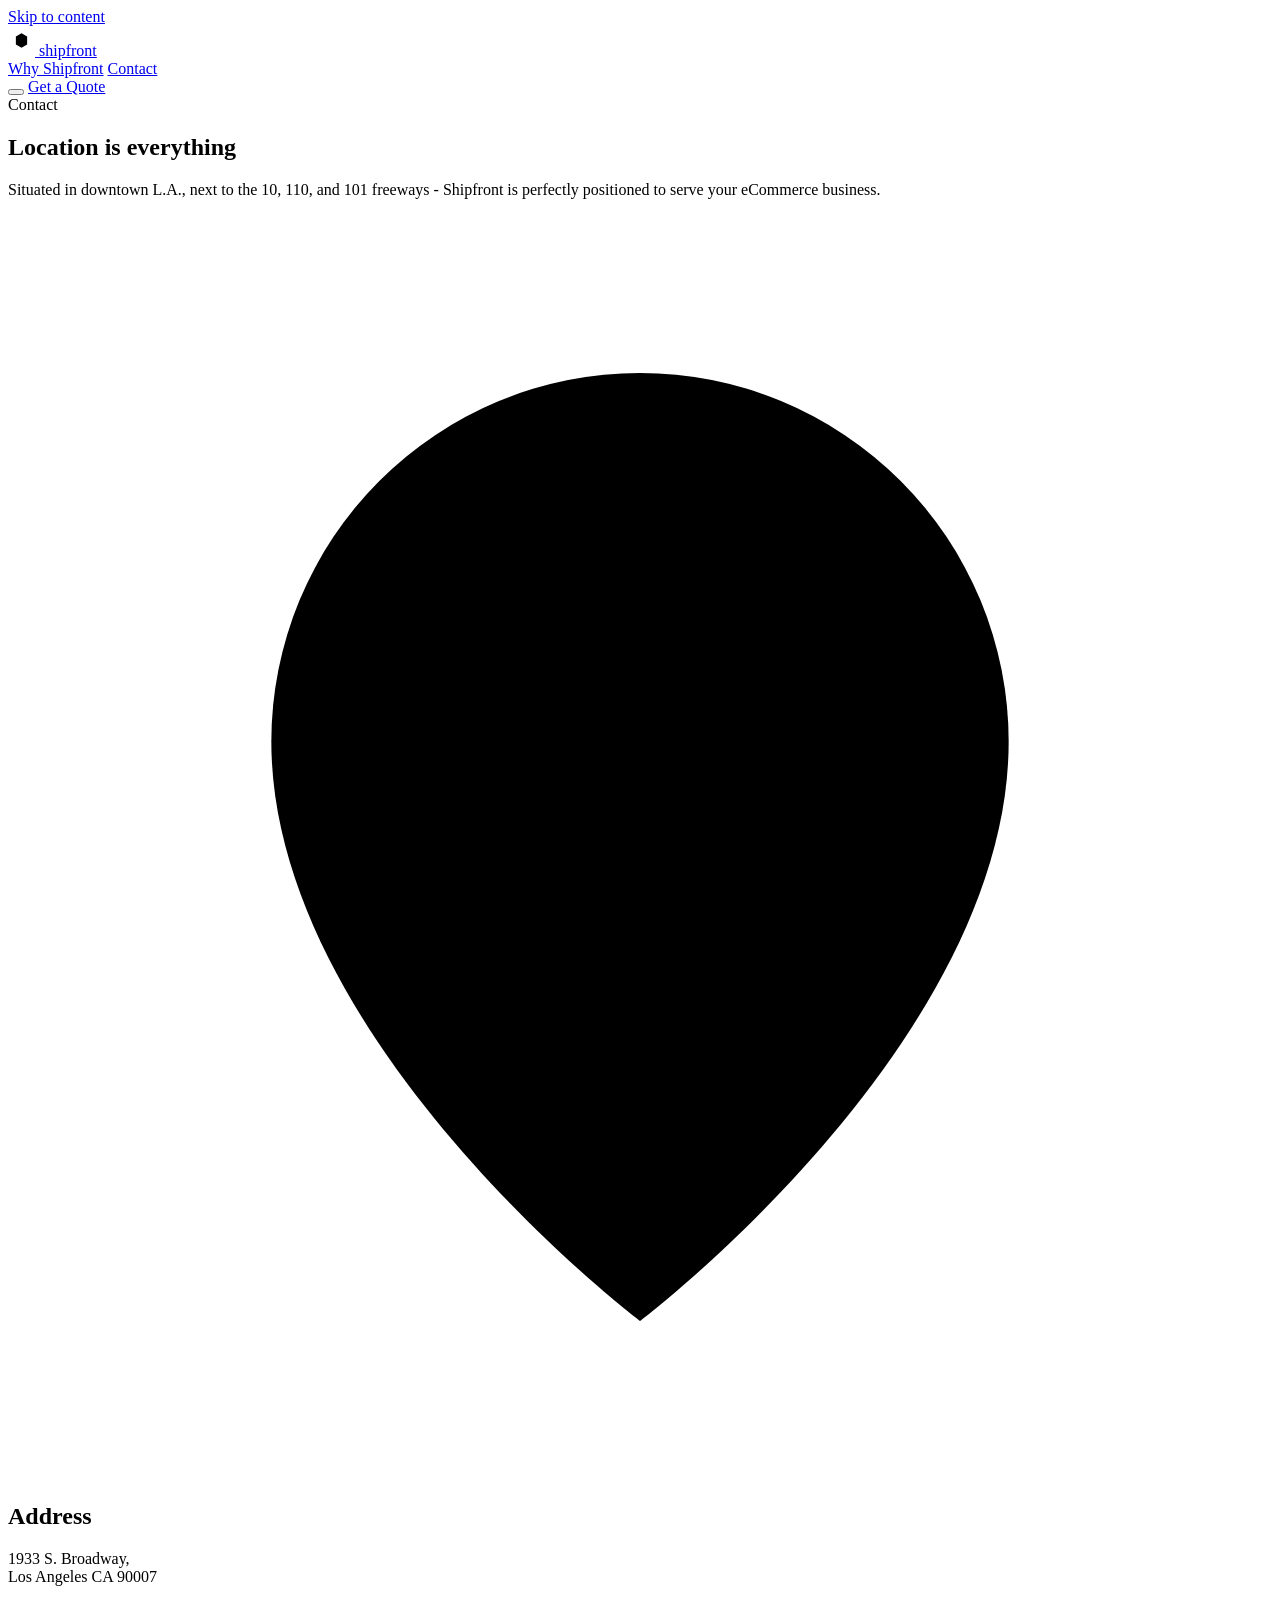
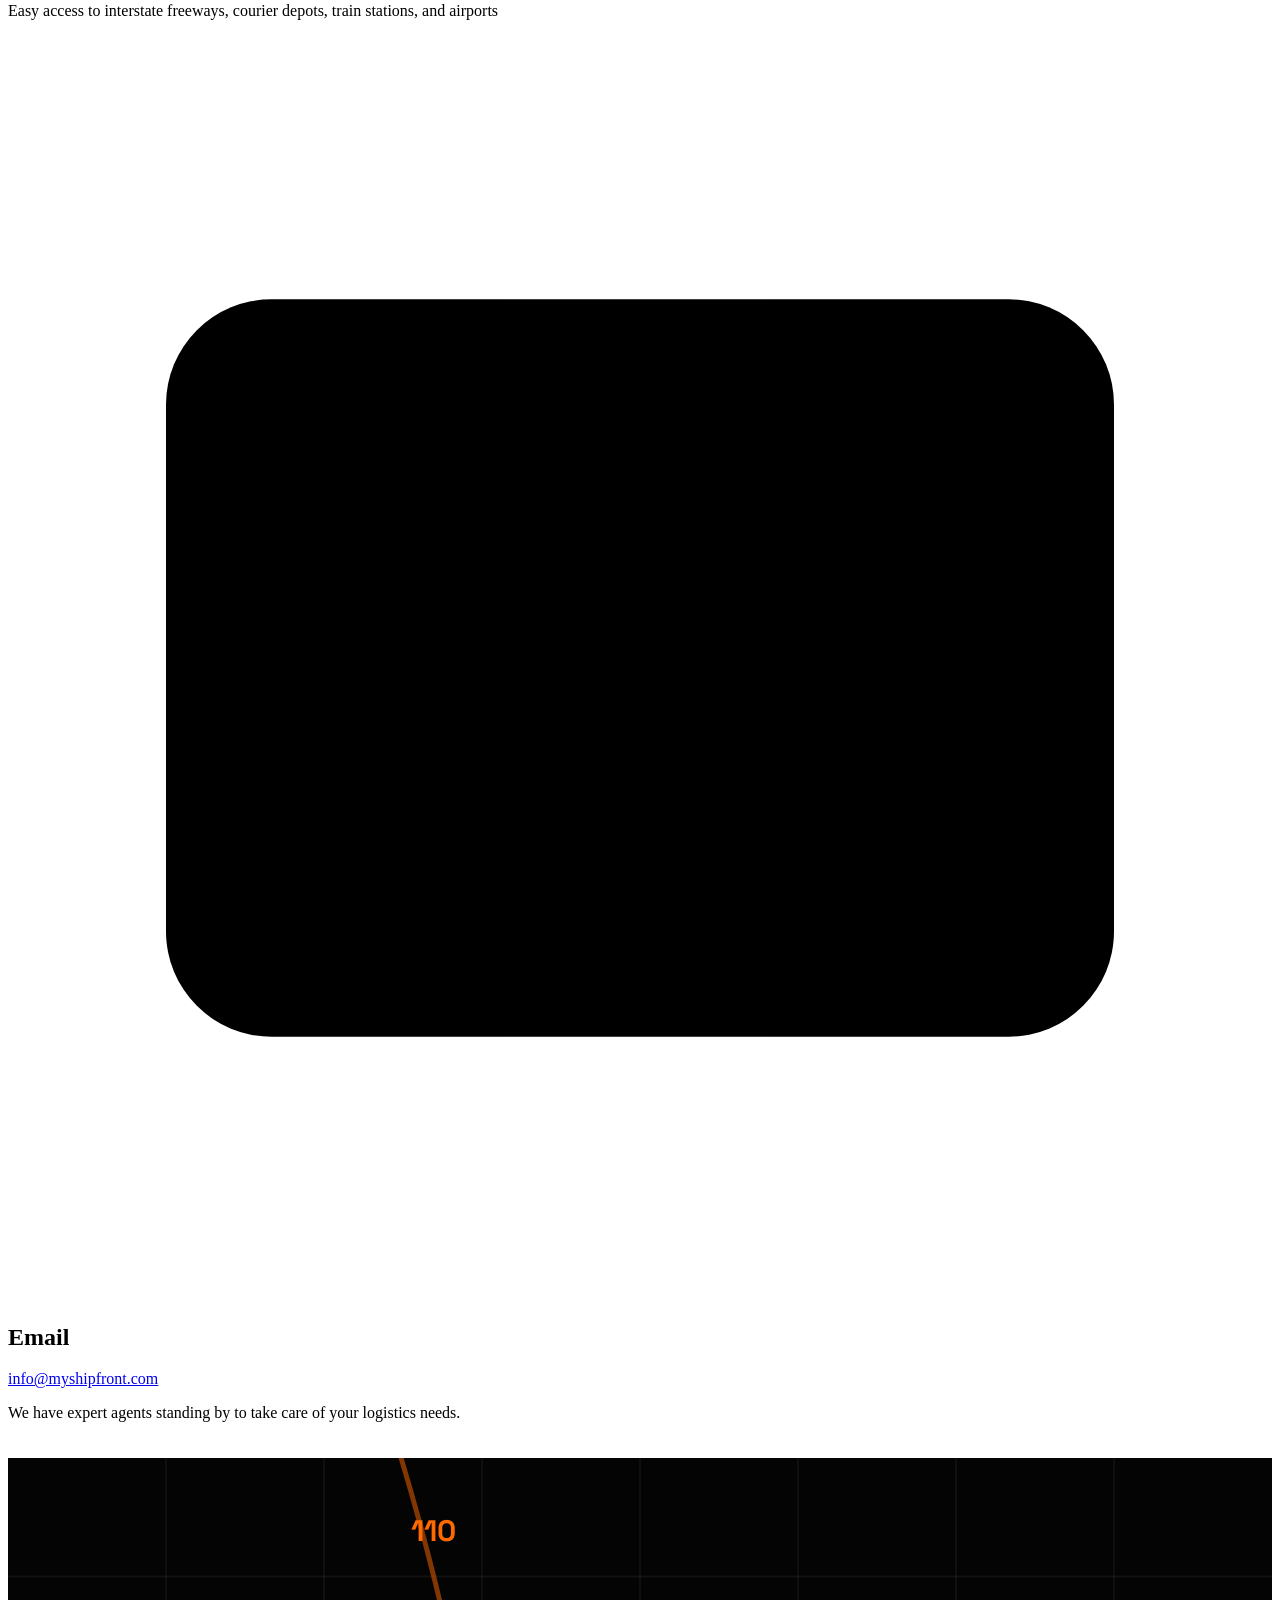
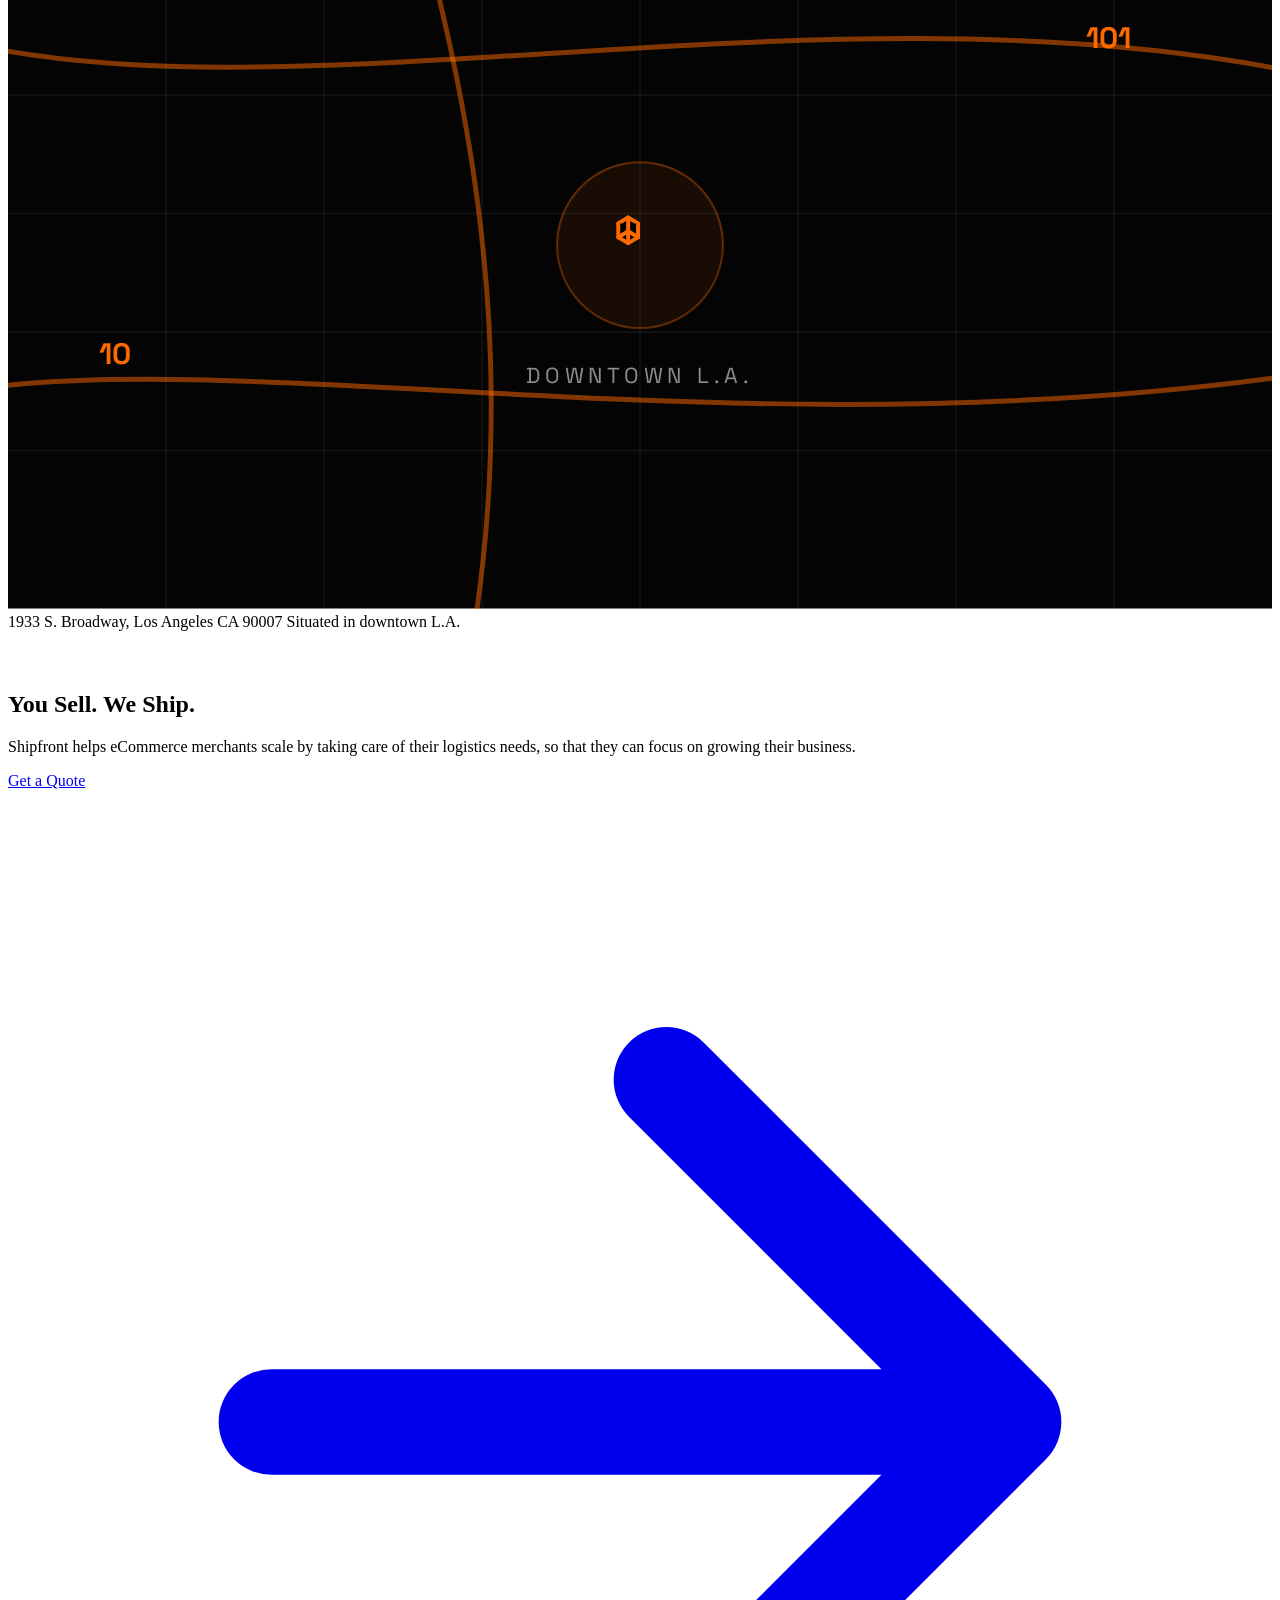
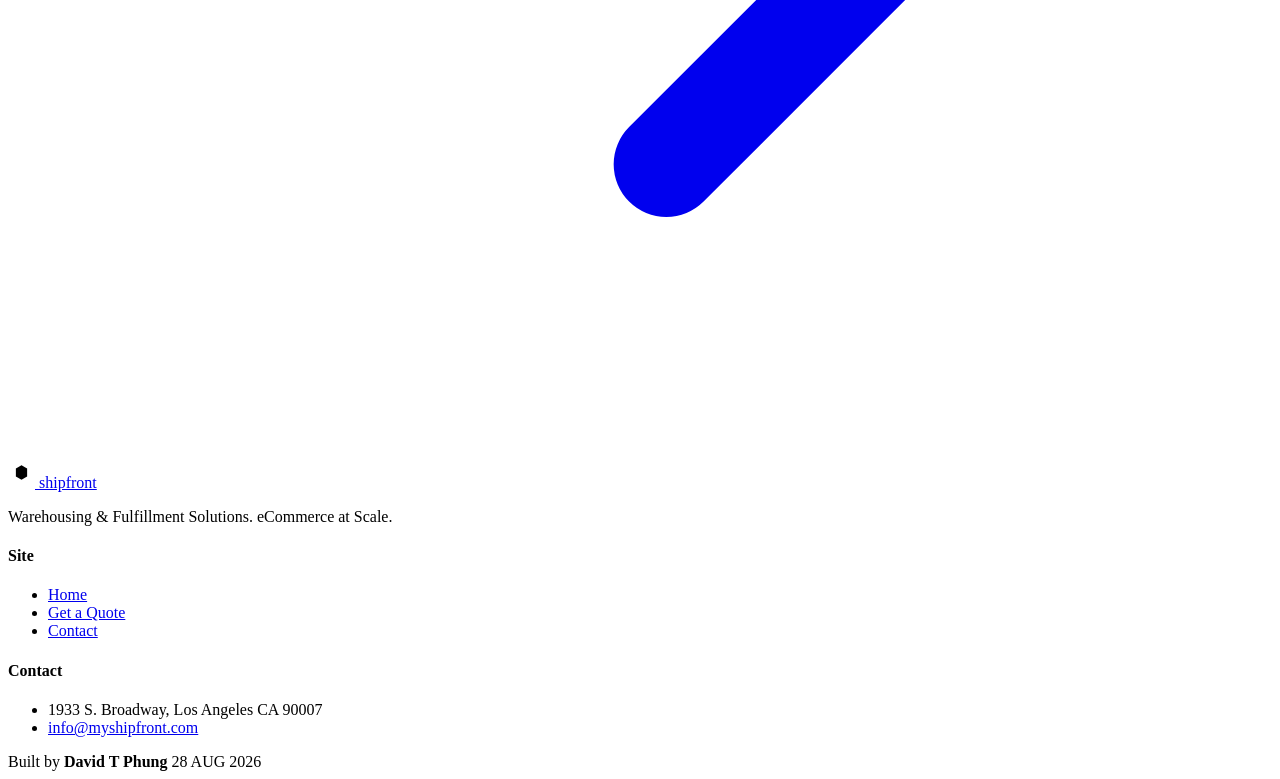
==== contact.html @ 6dd8f1f0 "Add Get a Quote and Contact pages" ====
<!DOCTYPE html>
<html lang="en">
  <head>
    <meta charset="utf-8" />
    <meta name="viewport" content="width=device-width, initial-scale=1" />
    <title>Contact | Shipfront</title>
    <meta
      name="description"
      content="Shipfront. 1933 S. Broadway, Los Angeles CA 90007. info@myshipfront.com"
    />
    <meta name="theme-color" content="#000000" />
    <link
      rel="icon"
      href="data:image/svg+xml,%3Csvg xmlns='http://www.w3.org/2000/svg' viewBox='0 0 24 26'%3E%3Cg fill='%23000' stroke='%23FF6A00' stroke-width='2' stroke-linecap='round' stroke-linejoin='round'%3E%3Cpath d='M7 9 L12 6 L17 9 L12 12 Z'/%3E%3Cpath d='M7 9 L7 16 L12 19 L17 16 L17 9'/%3E%3Cpath d='M12 12 L12 19'/%3E%3Cpath d='M12 6 L12 13 L7 16'/%3E%3Cpath d='M12 13 L17 16'/%3E%3C/g%3E%3C/svg%3E"
    />
    <link rel="preconnect" href="https://fonts.googleapis.com" />
    <link rel="preconnect" href="https://fonts.gstatic.com" crossorigin />
    <link
      href="https://fonts.googleapis.com/css2?family=Space+Grotesk:wght@400;500;600;700&display=swap"
      rel="stylesheet"
    />
    <link rel="stylesheet" href="assets/css/site.css" />
  </head>
  <body>
    <a class="skip-link" href="#main">Skip to content</a>

    <header class="site-header">
      <div class="shell nav">
        <a class="mark" href="index.html" aria-label="Shipfront home">
          <svg
            class="cube"
            width="27"
            height="30"
            viewBox="0 0 24 26"
            aria-hidden="true"
          >
            <path d="M7 9 L12 6 L17 9 L12 12 Z" />
            <path d="M7 9 L7 16 L12 19 L17 16 L17 9" />
            <path d="M12 12 L12 19" />
            <path d="M12 6 L12 13 L7 16" />
            <path d="M12 13 L17 16" />
          </svg>
          <span class="wordmark">shipfront</span>
        </a>

        <nav class="nav-links" aria-label="Primary">
          <a href="index.html#why">Why Shipfront</a>
          <a href="contact.html" aria-current="page">Contact</a>
        </nav>

        <div class="nav-actions">
          <button
            class="nav-toggle"
            type="button"
            aria-label="Menu"
            aria-expanded="false"
          >
            <span></span>
          </button>
          <a class="btn btn-primary" href="get-a-quote.html">Get a Quote</a>
        </div>
      </div>
    </header>

    <main id="main">
      <section class="page-hero">
        <div class="shell">
          <span class="eyebrow">Contact</span>
          <h1>Location is everything</h1>
          <p>
            Situated in downtown L.A., next to the 10, 110, and 101 freeways -
            Shipfront is perfectly positioned to serve your eCommerce business.
          </p>
        </div>
      </section>

      <section class="shell">
        <div class="contact-grid">
          <div class="contact-card reveal">
            <div class="ico">
              <svg viewBox="0 0 24 24" aria-hidden="true">
                <path d="M12 21s7-5.3 7-11a7 7 0 1 0-14 0c0 5.7 7 11 7 11z" />
                <circle cx="12" cy="10" r="2.6" />
              </svg>
            </div>
            <h2>Address</h2>
            <p class="big">1933 S. Broadway,<br />Los Angeles CA 90007</p>
            <p class="note">
              Easy access to interstate freeways, courier depots, train stations,
              and airports
            </p>
          </div>

          <div class="contact-card reveal">
            <div class="ico">
              <svg viewBox="0 0 24 24" aria-hidden="true">
                <rect x="3" y="5" width="18" height="14" rx="2" />
                <path d="m3.6 6.5 8.4 6 8.4-6" />
              </svg>
            </div>
            <h2>Email</h2>
            <a class="big" href="mailto:info@myshipfront.com"
              >info@myshipfront.com</a
            >
            <p class="note">
              We have expert agents standing by to take care of your logistics
              needs.
            </p>
          </div>
        </div>
      </section>

      <section class="shell" style="padding-top: 20px">
        <div class="map reveal">
          <svg
            viewBox="0 0 640 380"
            fill="none"
            role="img"
            aria-label="Map of downtown Los Angeles showing the 10, 110, and 101 freeways"
          >
            <rect width="640" height="380" fill="#040404" />
            <g stroke="rgba(255,255,255,0.05)" stroke-width="1">
              <path d="M0 60h640M0 120h640M0 180h640M0 240h640M0 300h640" />
              <path
                d="M80 0v380M160 0v380M240 0v380M320 0v380M400 0v380M480 0v380M560 0v380"
              />
            </g>
            <g
              stroke="rgba(255,106,0,0.5)"
              stroke-width="2.5"
              stroke-linecap="round"
            >
              <path d="M-10 268 C 140 250, 380 300, 650 262" />
              <path d="M196 -10 C 236 120, 258 250, 236 390" />
              <path d="M-10 96 C 160 130, 420 62, 650 108" />
            </g>
            <g
              fill="#ff6a00"
              font-family="Space Grotesk, sans-serif"
              font-size="15"
              font-weight="700"
            >
              <text x="46" y="256">10</text>
              <text x="204" y="42">110</text>
              <text x="546" y="96">101</text>
            </g>
            <circle cx="320" cy="196" r="42" fill="rgba(255,106,0,0.08)" />
            <circle
              cx="320"
              cy="196"
              r="42"
              stroke="rgba(255,106,0,0.35)"
              stroke-width="1"
            />
            <g
              transform="translate(308,180)"
              stroke="#ff6a00"
              stroke-width="2"
              stroke-linecap="round"
              stroke-linejoin="round"
              fill="#000"
            >
              <path d="M7 9 L12 6 L17 9 L12 12 Z" transform="translate(-6,-4)" />
              <path
                d="M7 9 L7 16 L12 19 L17 16 L17 9"
                transform="translate(-6,-4)"
              />
              <path d="M12 12 L12 19" transform="translate(-6,-4)" />
              <path d="M12 6 L12 13 L7 16" transform="translate(-6,-4)" />
              <path d="M12 13 L17 16" transform="translate(-6,-4)" />
            </g>
            <text
              x="320"
              y="266"
              fill="rgba(255,255,255,0.55)"
              font-family="Space Grotesk, sans-serif"
              font-size="11"
              letter-spacing="2.4"
              text-anchor="middle"
            >
              DOWNTOWN L.A.
            </text>
          </svg>
          <div class="map-foot">
            <span class="addr">1933 S. Broadway, Los Angeles CA 90007</span>
            <span class="sub">Situated in downtown L.A.</span>
          </div>
        </div>
      </section>

      <section class="shell" style="padding-top: 40px">
        <div class="cta reveal">
          <div>
            <h2>You Sell. We Ship.</h2>
            <p>
              Shipfront helps eCommerce merchants scale by taking care of their
              logistics needs, so that they can focus on growing their business.
            </p>
          </div>
          <div class="cta-actions">
            <a class="btn btn-primary btn-lg" href="get-a-quote.html">
              Get a Quote
              <svg class="arw" viewBox="0 0 24 24" fill="none" aria-hidden="true">
                <path
                  d="M5 12h13M12.5 5.5 19 12l-6.5 6.5"
                  stroke="currentColor"
                  stroke-width="2"
                  stroke-linecap="round"
                  stroke-linejoin="round"
                />
              </svg>
            </a>
          </div>
        </div>
      </section>
    </main>

    <footer class="site-footer">
      <div class="shell">
        <div class="footer-top">
          <div>
            <a class="mark" href="index.html" aria-label="Shipfront home">
              <svg
                class="cube"
                width="27"
                height="30"
                viewBox="0 0 24 26"
                aria-hidden="true"
              >
                <path d="M7 9 L12 6 L17 9 L12 12 Z" />
                <path d="M7 9 L7 16 L12 19 L17 16 L17 9" />
                <path d="M12 12 L12 19" />
                <path d="M12 6 L12 13 L7 16" />
                <path d="M12 13 L17 16" />
              </svg>
              <span class="wordmark">shipfront</span>
            </a>
            <p>Warehousing &amp; Fulfillment Solutions. eCommerce at Scale.</p>
          </div>

          <div class="footer-col">
            <h4>Site</h4>
            <ul>
              <li><a href="index.html">Home</a></li>
              <li><a href="get-a-quote.html">Get a Quote</a></li>
              <li><a href="contact.html">Contact</a></li>
            </ul>
          </div>

          <div class="footer-col">
            <h4>Contact</h4>
            <ul>
              <li><span>1933 S. Broadway, Los Angeles CA 90007</span></li>
              <li>
                <a href="mailto:info@myshipfront.com">info@myshipfront.com</a>
              </li>
            </ul>
          </div>
        </div>

        <div class="footer-bottom">
          <span class="built">Built by <b>David T Phung</b></span>
          <span class="stamp">28 AUG 2026</span>
        </div>
      </div>
    </footer>

    <script src="assets/js/site.js"></script>
  </body>
</html>
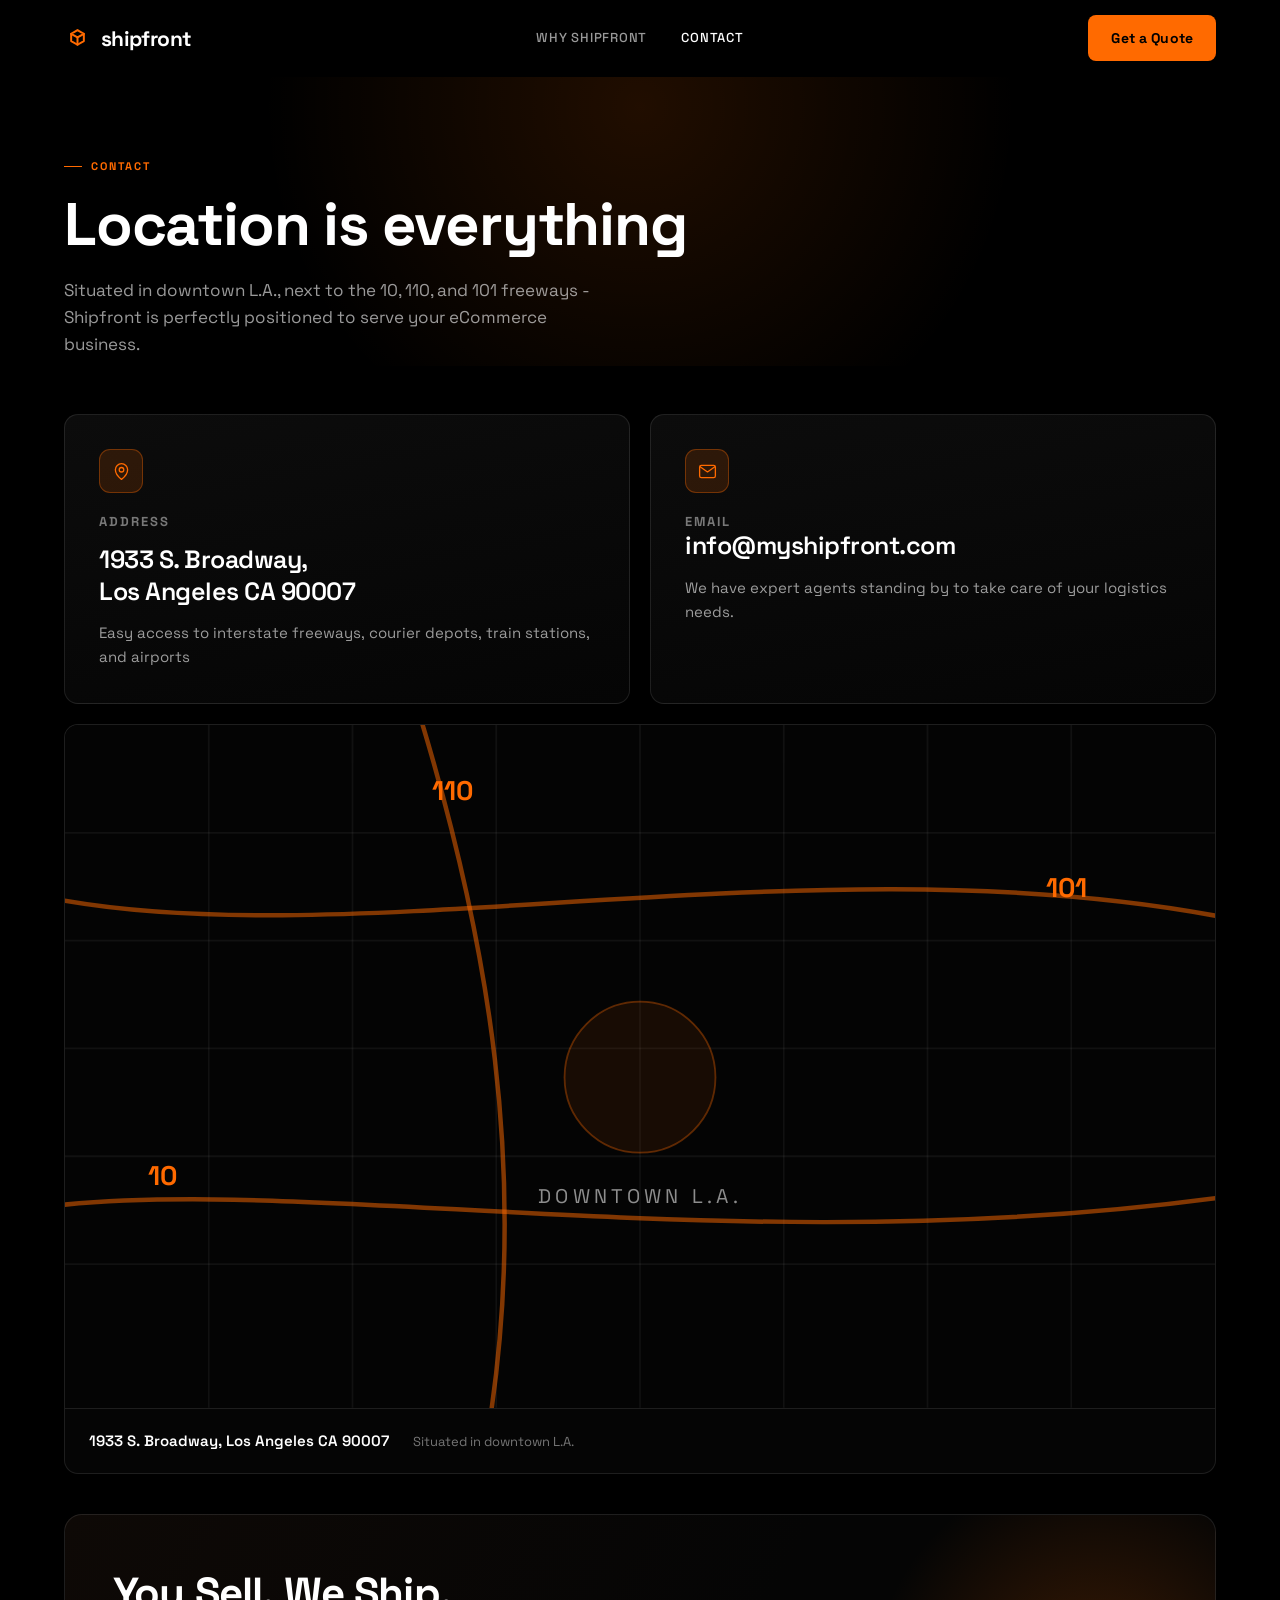
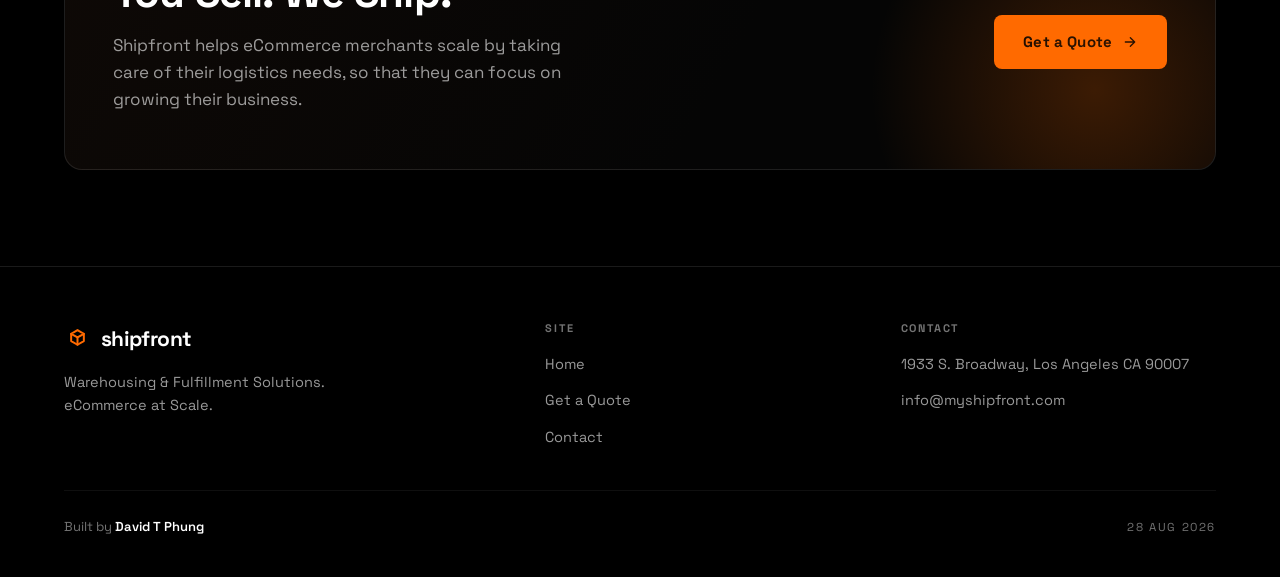
==== commit d613eabe: "Recut the brand mark to Kunal's cube linework Regular hex silhouette, three visible face edges meeti" ====
--- a/contact.html
+++ b/contact.html
@@ -11,7 +11,7 @@
     <meta name="theme-color" content="#000000" />
     <link
       rel="icon"
-      href="data:image/svg+xml,%3Csvg xmlns='http://www.w3.org/2000/svg' viewBox='0 0 24 26'%3E%3Cg fill='%23000' stroke='%23FF6A00' stroke-width='2' stroke-linecap='round' stroke-linejoin='round'%3E%3Cpath d='M7 9 L12 6 L17 9 L12 12 Z'/%3E%3Cpath d='M7 9 L7 16 L12 19 L17 16 L17 9'/%3E%3Cpath d='M12 12 L12 19'/%3E%3Cpath d='M12 6 L12 13 L7 16'/%3E%3Cpath d='M12 13 L17 16'/%3E%3C/g%3E%3C/svg%3E"
+      href="data:image/svg+xml,%3Csvg xmlns='http://www.w3.org/2000/svg' viewBox='0 0 24 26'%3E%3Cg stroke='%23FF6A00' stroke-width='1.1' stroke-linecap='butt' stroke-linejoin='miter' stroke-miterlimit='10'%3E%3Cpath d='M12,6L17.629,9.25L17.629,15.75L12,19L6.371,15.75L6.371,9.25Z' fill='%23000'/%3E%3Cpath d='M6.371,9.25L12,12.5L17.629,9.25' fill='none'/%3E%3Cpath d='M12,12.5L12,19' fill='none'/%3E%3C/g%3E%3C/svg%3E"
     />
     <link rel="preconnect" href="https://fonts.googleapis.com" />
     <link rel="preconnect" href="https://fonts.gstatic.com" crossorigin />
@@ -34,11 +34,12 @@
             viewBox="0 0 24 26"
             aria-hidden="true"
           >
-            <path d="M7 9 L12 6 L17 9 L12 12 Z" />
-            <path d="M7 9 L7 16 L12 19 L17 16 L17 9" />
-            <path d="M12 12 L12 19" />
-            <path d="M12 6 L12 13 L7 16" />
-            <path d="M12 13 L17 16" />
+            <path
+              class="hex"
+              d="M12 6 L17.629 9.25 L17.629 15.75 L12 19 L6.371 15.75 L6.371 9.25 Z"
+            />
+            <path class="edge" d="M6.371 9.25 L12 12.5 L17.629 9.25" />
+            <path class="edge" d="M12 12.5 L12 19" />
           </svg>
           <span class="wordmark">shipfront</span>
         </a>
@@ -152,22 +153,13 @@
               stroke="rgba(255,106,0,0.35)"
               stroke-width="1"
             />
-            <g
-              transform="translate(308,180)"
-              stroke="#ff6a00"
-              stroke-width="2"
-              stroke-linecap="round"
-              stroke-linejoin="round"
-              fill="#000"
-            >
-              <path d="M7 9 L12 6 L17 9 L12 12 Z" transform="translate(-6,-4)" />
+            <g class="cube" transform="translate(300.8,176) scale(1.6)">
               <path
-                d="M7 9 L7 16 L12 19 L17 16 L17 9"
-                transform="translate(-6,-4)"
+                class="hex"
+                d="M12 6 L17.629 9.25 L17.629 15.75 L12 19 L6.371 15.75 L6.371 9.25 Z"
               />
-              <path d="M12 12 L12 19" transform="translate(-6,-4)" />
-              <path d="M12 6 L12 13 L7 16" transform="translate(-6,-4)" />
-              <path d="M12 13 L17 16" transform="translate(-6,-4)" />
+              <path class="edge" d="M6.371 9.25 L12 12.5 L17.629 9.25" />
+              <path class="edge" d="M12 12.5 L12 19" />
             </g>
             <text
               x="320"
@@ -227,11 +219,12 @@
                 viewBox="0 0 24 26"
                 aria-hidden="true"
               >
-                <path d="M7 9 L12 6 L17 9 L12 12 Z" />
-                <path d="M7 9 L7 16 L12 19 L17 16 L17 9" />
-                <path d="M12 12 L12 19" />
-                <path d="M12 6 L12 13 L7 16" />
-                <path d="M12 13 L17 16" />
+                <path
+                  class="hex"
+                  d="M12 6 L17.629 9.25 L17.629 15.75 L12 19 L6.371 15.75 L6.371 9.25 Z"
+                />
+                <path class="edge" d="M6.371 9.25 L12 12.5 L17.629 9.25" />
+                <path class="edge" d="M12 12.5 L12 19" />
               </svg>
               <span class="wordmark">shipfront</span>
             </a>
--- a/assets/css/site.css
+++ b/assets/css/site.css
@@ -0,0 +1,1358 @@
+/* THE SELLERS - Shipfront marketing site */
+
+:root {
+  --ink: #000000;
+  --paper: #ffffff;
+  --accent: #ff6a00;
+  --accent-dim: rgba(255, 106, 0, 0.14);
+  --accent-line: rgba(255, 106, 0, 0.34);
+  --card: #0a0a0a;
+  --card-2: #0d0d0d;
+  --line: rgba(255, 255, 255, 0.1);
+  --line-soft: rgba(255, 255, 255, 0.06);
+  --muted: rgba(255, 255, 255, 0.6);
+  --muted-2: rgba(255, 255, 255, 0.45);
+  --shell: 1200px;
+  --radius: 14px;
+  --font: "Space Grotesk", "Inter", -apple-system, BlinkMacSystemFont, "Segoe UI",
+    Helvetica, Arial, sans-serif;
+}
+
+*,
+*::before,
+*::after {
+  box-sizing: border-box;
+}
+
+html {
+  scroll-behavior: smooth;
+  scroll-padding-top: 96px;
+  -webkit-text-size-adjust: 100%;
+}
+
+body {
+  margin: 0;
+  background: var(--ink);
+  color: var(--paper);
+  font-family: var(--font);
+  font-size: 16px;
+  line-height: 1.6;
+  font-weight: 400;
+  -webkit-font-smoothing: antialiased;
+  text-rendering: optimizeLegibility;
+  overflow-x: hidden;
+}
+
+img,
+svg {
+  display: block;
+  max-width: 100%;
+}
+
+a {
+  color: inherit;
+  text-decoration: none;
+}
+
+h1,
+h2,
+h3,
+h4 {
+  margin: 0;
+  font-weight: 700;
+  letter-spacing: -0.02em;
+  line-height: 1.06;
+}
+
+p {
+  margin: 0;
+}
+
+::selection {
+  background: var(--accent);
+  color: var(--ink);
+}
+
+.shell {
+  width: 100%;
+  max-width: var(--shell);
+  margin: 0 auto;
+  padding: 0 24px;
+}
+
+.skip-link {
+  position: absolute;
+  left: -9999px;
+  top: 0;
+  background: var(--accent);
+  color: var(--ink);
+  padding: 12px 18px;
+  font-weight: 700;
+  z-index: 200;
+}
+
+.skip-link:focus {
+  left: 12px;
+  top: 12px;
+}
+
+:focus-visible {
+  outline: 2px solid var(--accent);
+  outline-offset: 3px;
+}
+
+/* ---------- brand mark: 1A EVEN cube ---------- */
+
+.mark {
+  display: flex;
+  align-items: center;
+  gap: 10px;
+}
+
+.mark svg {
+  flex: none;
+}
+
+.mark .cube path {
+  fill: #000000;
+  stroke: var(--accent);
+  stroke-width: 2;
+  stroke-linecap: round;
+  stroke-linejoin: round;
+  vector-effect: non-scaling-stroke;
+}
+
+.wordmark {
+  font-size: 21px;
+  font-weight: 700;
+  letter-spacing: -0.03em;
+  color: var(--paper);
+  line-height: 1;
+}
+
+/* ---------- header ---------- */
+
+.site-header {
+  position: sticky;
+  top: 0;
+  z-index: 100;
+  background: rgba(0, 0, 0, 0.82);
+  backdrop-filter: blur(14px);
+  -webkit-backdrop-filter: blur(14px);
+  border-bottom: 1px solid transparent;
+  transition: border-color 0.25s ease, background 0.25s ease;
+}
+
+.site-header.is-stuck {
+  border-bottom-color: var(--line);
+}
+
+.nav {
+  display: flex;
+  align-items: center;
+  justify-content: space-between;
+  gap: 24px;
+  height: 76px;
+}
+
+.nav-links {
+  display: flex;
+  align-items: center;
+  gap: 34px;
+  margin: 0 auto;
+}
+
+.nav-links a {
+  font-size: 13px;
+  font-weight: 500;
+  letter-spacing: 0.06em;
+  text-transform: uppercase;
+  color: var(--muted);
+  transition: color 0.2s ease;
+}
+
+.nav-links a:hover,
+.nav-links a[aria-current="page"] {
+  color: var(--paper);
+}
+
+.nav-actions {
+  display: flex;
+  align-items: center;
+  gap: 12px;
+}
+
+.nav-toggle {
+  display: none;
+  width: 42px;
+  height: 42px;
+  border: 1px solid var(--line);
+  border-radius: 10px;
+  background: transparent;
+  color: var(--paper);
+  cursor: pointer;
+  padding: 0;
+  align-items: center;
+  justify-content: center;
+}
+
+.nav-toggle span {
+  display: block;
+  width: 16px;
+  height: 1.5px;
+  background: currentColor;
+  position: relative;
+}
+
+.nav-toggle span::before,
+.nav-toggle span::after {
+  content: "";
+  position: absolute;
+  left: 0;
+  width: 16px;
+  height: 1.5px;
+  background: currentColor;
+}
+
+.nav-toggle span::before {
+  top: -5px;
+}
+
+.nav-toggle span::after {
+  top: 5px;
+}
+
+/* ---------- buttons ---------- */
+
+.btn {
+  display: inline-flex;
+  align-items: center;
+  justify-content: center;
+  gap: 10px;
+  height: 46px;
+  padding: 0 22px;
+  border-radius: 8px;
+  border: 1px solid transparent;
+  font-family: inherit;
+  font-size: 14px;
+  font-weight: 700;
+  letter-spacing: 0.01em;
+  cursor: pointer;
+  white-space: nowrap;
+  transition: transform 0.18s ease, background 0.2s ease, border-color 0.2s ease,
+    color 0.2s ease;
+}
+
+.btn:active {
+  transform: translateY(1px);
+}
+
+.btn-primary {
+  background: var(--accent);
+  color: var(--ink);
+}
+
+.btn-primary:hover {
+  background: #ff7d20;
+}
+
+.btn-ghost {
+  background: transparent;
+  border-color: var(--line);
+  color: var(--paper);
+}
+
+.btn-ghost:hover {
+  border-color: rgba(255, 255, 255, 0.32);
+  background: rgba(255, 255, 255, 0.04);
+}
+
+.btn-lg {
+  height: 54px;
+  padding: 0 28px;
+  font-size: 15px;
+}
+
+.btn .arw {
+  width: 16px;
+  height: 16px;
+  flex: none;
+}
+
+/* ---------- section furniture ---------- */
+
+.eyebrow {
+  display: inline-flex;
+  align-items: center;
+  gap: 9px;
+  font-size: 11px;
+  font-weight: 700;
+  letter-spacing: 0.18em;
+  text-transform: uppercase;
+  color: var(--accent);
+  margin-bottom: 18px;
+}
+
+.eyebrow::before {
+  content: "";
+  width: 18px;
+  height: 1px;
+  background: var(--accent);
+}
+
+section {
+  position: relative;
+}
+
+.section {
+  padding: 92px 0;
+  border-top: 1px solid var(--line-soft);
+}
+
+.section-head {
+  max-width: 660px;
+}
+
+.section-head h2 {
+  font-size: clamp(30px, 4vw, 44px);
+}
+
+.section-head p {
+  margin-top: 18px;
+  color: var(--muted);
+  font-size: 17px;
+}
+
+/* ---------- hero ---------- */
+
+.hero {
+  position: relative;
+  padding: 76px 0 64px;
+  overflow: hidden;
+}
+
+.hero::before {
+  content: "";
+  position: absolute;
+  top: -260px;
+  right: -180px;
+  width: 820px;
+  height: 820px;
+  background: radial-gradient(
+    circle,
+    rgba(255, 106, 0, 0.16) 0%,
+    rgba(255, 106, 0, 0.05) 38%,
+    transparent 68%
+  );
+  pointer-events: none;
+}
+
+.hero-grid {
+  position: relative;
+  display: grid;
+  grid-template-columns: minmax(0, 1fr) minmax(0, 1.02fr);
+  gap: 56px;
+  align-items: center;
+}
+
+.hero h1 {
+  font-size: clamp(46px, 7vw, 78px);
+  letter-spacing: -0.035em;
+}
+
+.hero-sub {
+  margin-top: 20px;
+  font-size: clamp(20px, 2.4vw, 26px);
+  font-weight: 500;
+  color: var(--accent);
+  letter-spacing: -0.01em;
+}
+
+.hero-lede {
+  margin-top: 8px;
+  font-size: clamp(18px, 2vw, 22px);
+  font-weight: 500;
+  color: var(--paper);
+  letter-spacing: -0.01em;
+}
+
+.hero-body {
+  margin-top: 22px;
+  max-width: 520px;
+  color: var(--muted);
+  font-size: 17px;
+}
+
+.hero-cta {
+  margin-top: 34px;
+  display: flex;
+  flex-wrap: wrap;
+  gap: 12px;
+}
+
+.hero-note {
+  margin-top: 26px;
+  color: var(--muted-2);
+  font-size: 14px;
+  max-width: 520px;
+}
+
+/* hero cube stage */
+
+.stage {
+  position: relative;
+  aspect-ratio: 1 / 0.92;
+  display: grid;
+  place-items: center;
+}
+
+.stage-art {
+  position: absolute;
+  inset: 0;
+  width: 100%;
+  height: 100%;
+}
+
+.stage-art .ring {
+  fill: none;
+  stroke: rgba(255, 106, 0, 0.3);
+  stroke-width: 1;
+}
+
+.stage-art .ring-faint {
+  stroke: rgba(255, 255, 255, 0.07);
+}
+
+.stage-art .orbit {
+  fill: none;
+  stroke: rgba(255, 106, 0, 0.42);
+  stroke-width: 1;
+  stroke-dasharray: 3 7;
+}
+
+.stage-cube {
+  position: relative;
+  width: 46%;
+  max-width: 260px;
+  filter: drop-shadow(0 24px 60px rgba(255, 106, 0, 0.28));
+  animation: float 7s ease-in-out infinite;
+}
+
+.stage-cube path {
+  fill: #000000;
+  stroke: var(--accent);
+  stroke-width: 1.35;
+  stroke-linecap: round;
+  stroke-linejoin: round;
+}
+
+@keyframes float {
+  0%,
+  100% {
+    transform: translateY(-6px);
+  }
+  50% {
+    transform: translateY(6px);
+  }
+}
+
+.stage-tag {
+  position: absolute;
+  display: flex;
+  align-items: center;
+  gap: 9px;
+  font-size: 11px;
+  font-weight: 700;
+  letter-spacing: 0.14em;
+  text-transform: uppercase;
+  color: var(--paper);
+  background: rgba(0, 0, 0, 0.72);
+  border: 1px solid var(--line);
+  border-radius: 999px;
+  padding: 8px 14px;
+  white-space: nowrap;
+}
+
+.stage-tag i {
+  width: 6px;
+  height: 6px;
+  border-radius: 50%;
+  background: var(--accent);
+  flex: none;
+}
+
+.tag-1 {
+  top: 8%;
+  left: 2%;
+}
+
+.tag-2 {
+  top: 16%;
+  right: 0;
+}
+
+.tag-3 {
+  bottom: 24%;
+  left: 0;
+}
+
+.tag-4 {
+  bottom: 12%;
+  right: 2%;
+}
+
+/* ---------- value bar ---------- */
+
+.valuebar {
+  border: 1px solid var(--line);
+  border-radius: var(--radius);
+  background: linear-gradient(180deg, #0b0b0b 0%, #050505 100%);
+  display: grid;
+  grid-template-columns: 0.85fr repeat(4, 1fr);
+  overflow: hidden;
+}
+
+.valuebar-label {
+  padding: 26px 24px;
+  font-size: 12px;
+  font-weight: 700;
+  letter-spacing: 0.14em;
+  text-transform: uppercase;
+  color: var(--paper);
+  border-right: 1px solid var(--line);
+  display: flex;
+  align-items: center;
+}
+
+.valuebar-item {
+  padding: 26px 22px;
+  display: flex;
+  align-items: center;
+  gap: 12px;
+  border-right: 1px solid var(--line);
+  font-size: 14px;
+  font-weight: 500;
+  color: var(--muted);
+  transition: color 0.2s ease, background 0.2s ease;
+}
+
+.valuebar-item:last-child {
+  border-right: 0;
+}
+
+.valuebar-item:hover {
+  color: var(--paper);
+  background: rgba(255, 106, 0, 0.05);
+}
+
+.valuebar-item svg {
+  width: 20px;
+  height: 20px;
+  flex: none;
+  stroke: var(--accent);
+  fill: none;
+  stroke-width: 1.5;
+  stroke-linecap: round;
+  stroke-linejoin: round;
+}
+
+/* ---------- how it works ---------- */
+
+.how-grid {
+  display: grid;
+  grid-template-columns: 0.9fr 2.1fr;
+  gap: 48px;
+  align-items: start;
+}
+
+.how-steps {
+  display: grid;
+  grid-template-columns: repeat(4, 1fr);
+  gap: 0;
+  border: 1px solid var(--line);
+  border-radius: var(--radius);
+  overflow: hidden;
+}
+
+.step {
+  position: relative;
+  padding: 28px 22px 30px;
+  border-right: 1px solid var(--line);
+  background: var(--card);
+  transition: background 0.25s ease;
+}
+
+.step:last-child {
+  border-right: 0;
+}
+
+.step:hover {
+  background: var(--card-2);
+}
+
+.step-num {
+  font-size: 12px;
+  font-weight: 700;
+  letter-spacing: 0.16em;
+  color: var(--accent);
+}
+
+.step-icon {
+  margin: 22px 0 20px;
+  width: 40px;
+  height: 40px;
+  border: 1px solid var(--accent-line);
+  border-radius: 10px;
+  background: var(--accent-dim);
+  display: grid;
+  place-items: center;
+}
+
+.step-icon svg {
+  width: 20px;
+  height: 20px;
+  stroke: var(--accent);
+  fill: none;
+  stroke-width: 1.5;
+  stroke-linecap: round;
+  stroke-linejoin: round;
+}
+
+.step h3 {
+  font-size: 19px;
+  letter-spacing: -0.02em;
+}
+
+.step p {
+  margin-top: 12px;
+  font-size: 14px;
+  line-height: 1.62;
+  color: var(--muted);
+}
+
+.step-rail {
+  position: absolute;
+  left: 0;
+  top: 0;
+  width: 100%;
+  height: 2px;
+  background: var(--accent);
+  transform: scaleX(0);
+  transform-origin: left;
+  transition: transform 0.4s ease;
+}
+
+.step:hover .step-rail {
+  transform: scaleX(1);
+}
+
+/* ---------- capability sections ---------- */
+
+.cap {
+  display: grid;
+  grid-template-columns: 0.92fr 1.08fr;
+  gap: 56px;
+  align-items: center;
+}
+
+.cap-flip .cap-copy {
+  order: 2;
+}
+
+.cap h2 {
+  font-size: clamp(28px, 3.6vw, 40px);
+  text-transform: uppercase;
+  letter-spacing: -0.01em;
+}
+
+.cap p {
+  margin-top: 20px;
+  color: var(--muted);
+  font-size: 17px;
+}
+
+.chips {
+  margin-top: 26px;
+  display: flex;
+  flex-wrap: wrap;
+  gap: 8px;
+  padding: 0;
+  list-style: none;
+}
+
+.chips li {
+  border: 1px solid var(--line);
+  border-radius: 999px;
+  padding: 8px 15px;
+  font-size: 13px;
+  font-weight: 500;
+  color: var(--paper);
+  background: rgba(255, 255, 255, 0.02);
+  transition: border-color 0.2s ease, color 0.2s ease;
+}
+
+.chips li:hover {
+  border-color: var(--accent-line);
+  color: var(--accent);
+}
+
+.panel {
+  border: 1px solid var(--line);
+  border-radius: var(--radius);
+  background: linear-gradient(160deg, #0c0c0c 0%, #050505 100%);
+  padding: 30px;
+  position: relative;
+  overflow: hidden;
+}
+
+.panel-title {
+  font-size: 11px;
+  font-weight: 700;
+  letter-spacing: 0.16em;
+  text-transform: uppercase;
+  color: var(--muted-2);
+}
+
+.tiles {
+  margin-top: 22px;
+  display: grid;
+  grid-template-columns: repeat(2, 1fr);
+  gap: 12px;
+}
+
+.tile {
+  border: 1px solid var(--line);
+  border-radius: 10px;
+  background: rgba(255, 255, 255, 0.02);
+  padding: 18px 16px;
+  min-height: 116px;
+  display: flex;
+  flex-direction: column;
+  justify-content: space-between;
+  gap: 14px;
+}
+
+.tile svg {
+  width: 20px;
+  height: 20px;
+  stroke: var(--accent);
+  fill: none;
+  stroke-width: 1.5;
+  stroke-linecap: round;
+  stroke-linejoin: round;
+}
+
+.tile span {
+  font-size: 13px;
+  font-weight: 600;
+  color: var(--paper);
+  line-height: 1.35;
+}
+
+/* map panel */
+
+.map {
+  border: 1px solid var(--line);
+  border-radius: var(--radius);
+  background: #050505;
+  overflow: hidden;
+  position: relative;
+}
+
+.map svg {
+  width: 100%;
+  height: auto;
+  display: block;
+}
+
+.map-foot {
+  border-top: 1px solid var(--line);
+  padding: 20px 24px;
+  display: flex;
+  flex-wrap: wrap;
+  gap: 6px 24px;
+  align-items: baseline;
+}
+
+.map-foot .addr {
+  font-size: 15px;
+  font-weight: 600;
+  color: var(--paper);
+}
+
+.map-foot .sub {
+  font-size: 13px;
+  color: var(--muted-2);
+}
+
+/* ---------- closing CTA ---------- */
+
+.cta {
+  position: relative;
+  border: 1px solid var(--line);
+  border-radius: 18px;
+  background: linear-gradient(120deg, #0e0906 0%, #050505 58%);
+  padding: 56px 48px;
+  overflow: hidden;
+  display: grid;
+  grid-template-columns: 1.15fr 0.85fr;
+  gap: 40px;
+  align-items: center;
+}
+
+.cta::after {
+  content: "";
+  position: absolute;
+  right: -120px;
+  bottom: -160px;
+  width: 480px;
+  height: 480px;
+  background: radial-gradient(
+    circle,
+    rgba(255, 106, 0, 0.22) 0%,
+    transparent 66%
+  );
+  pointer-events: none;
+}
+
+.cta h2 {
+  font-size: clamp(30px, 4vw, 42px);
+}
+
+.cta p {
+  margin-top: 16px;
+  color: var(--muted);
+  font-size: 17px;
+  max-width: 460px;
+}
+
+.cta-actions {
+  position: relative;
+  display: flex;
+  flex-wrap: wrap;
+  gap: 12px;
+  justify-content: flex-end;
+}
+
+/* ---------- page hero (inner pages) ---------- */
+
+.page-hero {
+  padding: 72px 0 8px;
+  position: relative;
+  overflow: hidden;
+}
+
+.page-hero::before {
+  content: "";
+  position: absolute;
+  top: -320px;
+  left: 50%;
+  transform: translateX(-50%);
+  width: 900px;
+  height: 700px;
+  background: radial-gradient(
+    circle,
+    rgba(255, 106, 0, 0.13) 0%,
+    transparent 66%
+  );
+  pointer-events: none;
+}
+
+.page-hero h1 {
+  position: relative;
+  font-size: clamp(38px, 6vw, 60px);
+}
+
+.page-hero p {
+  position: relative;
+  margin-top: 20px;
+  max-width: 560px;
+  color: var(--muted);
+  font-size: 17px;
+}
+
+/* ---------- forms ---------- */
+
+.form-grid {
+  display: grid;
+  grid-template-columns: 1.05fr 0.95fr;
+  gap: 48px;
+  align-items: start;
+  padding: 56px 0 96px;
+}
+
+.form-card {
+  border: 1px solid var(--line);
+  border-radius: var(--radius);
+  background: linear-gradient(170deg, #0c0c0c 0%, #050505 100%);
+  padding: 34px;
+}
+
+.field {
+  margin-bottom: 20px;
+}
+
+.field label {
+  display: block;
+  font-size: 13px;
+  font-weight: 600;
+  letter-spacing: 0.02em;
+  color: var(--paper);
+  margin-bottom: 9px;
+}
+
+.field label .req {
+  color: var(--accent);
+}
+
+.field input {
+  width: 100%;
+  height: 50px;
+  padding: 0 16px;
+  border-radius: 8px;
+  border: 1px solid var(--line);
+  background: rgba(255, 255, 255, 0.03);
+  color: var(--paper);
+  font-family: inherit;
+  font-size: 15px;
+  transition: border-color 0.2s ease, background 0.2s ease;
+}
+
+.field input::placeholder {
+  color: rgba(255, 255, 255, 0.28);
+}
+
+.field input:focus {
+  outline: none;
+  border-color: var(--accent);
+  background: rgba(255, 106, 0, 0.05);
+}
+
+.field input[aria-invalid="true"] {
+  border-color: #ff4b2b;
+}
+
+.field .err {
+  display: none;
+  margin-top: 8px;
+  font-size: 12.5px;
+  color: #ff7a5c;
+}
+
+.field.has-error .err {
+  display: block;
+}
+
+.form-card .btn {
+  width: 100%;
+  margin-top: 6px;
+}
+
+.form-done {
+  display: none;
+  text-align: left;
+}
+
+.form-done.is-visible {
+  display: block;
+}
+
+.form-done .tick {
+  width: 46px;
+  height: 46px;
+  border-radius: 12px;
+  border: 1px solid var(--accent-line);
+  background: var(--accent-dim);
+  display: grid;
+  place-items: center;
+  margin-bottom: 20px;
+}
+
+.form-done .tick svg {
+  width: 22px;
+  height: 22px;
+  stroke: var(--accent);
+  fill: none;
+  stroke-width: 2;
+  stroke-linecap: round;
+  stroke-linejoin: round;
+}
+
+.form-done h3 {
+  font-size: 24px;
+}
+
+.form-done p {
+  margin-top: 12px;
+  color: var(--muted);
+}
+
+.form-done a {
+  color: var(--accent);
+}
+
+.form-aside .panel + .panel {
+  margin-top: 16px;
+}
+
+.aside-list {
+  margin: 18px 0 0;
+  padding: 0;
+  list-style: none;
+  display: grid;
+  gap: 14px;
+}
+
+.aside-list li {
+  display: flex;
+  gap: 12px;
+  align-items: flex-start;
+  font-size: 14.5px;
+  color: var(--muted);
+}
+
+.aside-list li svg {
+  width: 18px;
+  height: 18px;
+  margin-top: 3px;
+  flex: none;
+  stroke: var(--accent);
+  fill: none;
+  stroke-width: 1.5;
+  stroke-linecap: round;
+  stroke-linejoin: round;
+}
+
+.aside-list li b {
+  color: var(--paper);
+  font-weight: 600;
+}
+
+/* ---------- contact ---------- */
+
+.contact-grid {
+  display: grid;
+  grid-template-columns: repeat(2, 1fr);
+  gap: 20px;
+  padding: 48px 0 0;
+}
+
+.contact-card {
+  border: 1px solid var(--line);
+  border-radius: var(--radius);
+  background: linear-gradient(170deg, #0c0c0c 0%, #050505 100%);
+  padding: 34px;
+}
+
+.contact-card .ico {
+  width: 44px;
+  height: 44px;
+  border-radius: 11px;
+  border: 1px solid var(--accent-line);
+  background: var(--accent-dim);
+  display: grid;
+  place-items: center;
+  margin-bottom: 22px;
+}
+
+.contact-card .ico svg {
+  width: 21px;
+  height: 21px;
+  stroke: var(--accent);
+  fill: none;
+  stroke-width: 1.5;
+  stroke-linecap: round;
+  stroke-linejoin: round;
+}
+
+.contact-card h2 {
+  font-size: 13px;
+  font-weight: 700;
+  letter-spacing: 0.16em;
+  text-transform: uppercase;
+  color: var(--muted-2);
+}
+
+.contact-card .big {
+  margin-top: 14px;
+  font-size: clamp(20px, 2.4vw, 25px);
+  font-weight: 600;
+  letter-spacing: -0.02em;
+  color: var(--paper);
+  line-height: 1.28;
+}
+
+.contact-card a.big:hover {
+  color: var(--accent);
+}
+
+.contact-card .note {
+  margin-top: 14px;
+  font-size: 15px;
+  color: var(--muted);
+}
+
+/* ---------- footer ---------- */
+
+.site-footer {
+  border-top: 1px solid var(--line);
+  margin-top: 96px;
+  padding: 56px 0 40px;
+}
+
+.footer-top {
+  display: grid;
+  grid-template-columns: 1.4fr 1fr 1fr;
+  gap: 40px;
+  padding-bottom: 40px;
+  border-bottom: 1px solid var(--line-soft);
+}
+
+.footer-top p {
+  margin-top: 18px;
+  max-width: 320px;
+  color: var(--muted);
+  font-size: 14.5px;
+}
+
+.footer-col h4 {
+  font-size: 11px;
+  font-weight: 700;
+  letter-spacing: 0.16em;
+  text-transform: uppercase;
+  color: var(--muted-2);
+  margin-bottom: 16px;
+}
+
+.footer-col ul {
+  margin: 0;
+  padding: 0;
+  list-style: none;
+  display: grid;
+  gap: 11px;
+}
+
+.footer-col a,
+.footer-col span {
+  font-size: 14.5px;
+  color: var(--muted);
+  transition: color 0.2s ease;
+}
+
+.footer-col a:hover {
+  color: var(--accent);
+}
+
+.footer-bottom {
+  padding-top: 26px;
+  display: flex;
+  flex-wrap: wrap;
+  gap: 10px 28px;
+  align-items: center;
+  justify-content: space-between;
+  font-size: 13px;
+  color: var(--muted-2);
+}
+
+.footer-bottom .built b {
+  color: var(--paper);
+  font-weight: 600;
+}
+
+.footer-bottom .stamp {
+  letter-spacing: 0.14em;
+  text-transform: uppercase;
+  font-size: 11.5px;
+}
+
+/* ---------- reveal ---------- */
+
+.reveal {
+  opacity: 0;
+  transform: translateY(18px);
+  transition: opacity 0.6s ease, transform 0.6s ease;
+}
+
+.reveal.is-in {
+  opacity: 1;
+  transform: none;
+}
+
+@media (prefers-reduced-motion: reduce) {
+  html {
+    scroll-behavior: auto;
+  }
+  .reveal {
+    opacity: 1;
+    transform: none;
+    transition: none;
+  }
+  .stage-cube {
+    animation: none;
+  }
+}
+
+/* ---------- responsive ---------- */
+
+@media (max-width: 1080px) {
+  .hero-grid,
+  .cap,
+  .how-grid,
+  .form-grid {
+    grid-template-columns: 1fr;
+    gap: 44px;
+  }
+
+  .cap-flip .cap-copy {
+    order: 0;
+  }
+
+  .valuebar {
+    grid-template-columns: repeat(2, 1fr);
+  }
+
+  .valuebar-label {
+    grid-column: 1 / -1;
+    border-right: 0;
+    border-bottom: 1px solid var(--line);
+  }
+
+  .valuebar-item:nth-child(even) {
+    border-right: 0;
+  }
+
+  .valuebar-item:nth-child(2),
+  .valuebar-item:nth-child(3) {
+    border-bottom: 1px solid var(--line);
+  }
+
+  .how-steps {
+    grid-template-columns: repeat(2, 1fr);
+  }
+
+  .step:nth-child(2) {
+    border-right: 0;
+  }
+
+  .step:nth-child(1),
+  .step:nth-child(2) {
+    border-bottom: 1px solid var(--line);
+  }
+
+  .cta {
+    grid-template-columns: 1fr;
+    padding: 44px 32px;
+  }
+
+  .cta-actions {
+    justify-content: flex-start;
+  }
+}
+
+@media (max-width: 860px) {
+  .nav-toggle {
+    display: inline-flex;
+  }
+
+  .nav-links {
+    position: absolute;
+    top: 76px;
+    left: 0;
+    right: 0;
+    margin: 0;
+    flex-direction: column;
+    align-items: stretch;
+    gap: 0;
+    background: #030303;
+    border-top: 1px solid var(--line);
+    border-bottom: 1px solid var(--line);
+    padding: 8px 24px 18px;
+    display: none;
+  }
+
+  .nav-links.is-open {
+    display: flex;
+  }
+
+  .nav-links a {
+    padding: 15px 0;
+    border-bottom: 1px solid var(--line-soft);
+    font-size: 14px;
+  }
+
+  .nav-links a:last-child {
+    border-bottom: 0;
+  }
+
+  .nav-actions .btn-ghost {
+    display: none;
+  }
+
+  .footer-top {
+    grid-template-columns: 1fr;
+    gap: 34px;
+  }
+
+  .contact-grid {
+    grid-template-columns: 1fr;
+  }
+
+  .stage {
+    aspect-ratio: 1 / 1;
+  }
+}
+
+@media (max-width: 620px) {
+  .section {
+    padding: 66px 0;
+  }
+
+  .hero {
+    padding: 52px 0 40px;
+  }
+
+  .valuebar {
+    grid-template-columns: 1fr;
+  }
+
+  .valuebar-item {
+    border-right: 0;
+    border-bottom: 1px solid var(--line);
+  }
+
+  .valuebar-item:last-child {
+    border-bottom: 0;
+  }
+
+  .how-steps {
+    grid-template-columns: 1fr;
+  }
+
+  .step {
+    border-right: 0;
+    border-bottom: 1px solid var(--line);
+  }
+
+  .step:last-child {
+    border-bottom: 0;
+  }
+
+  .tiles {
+    grid-template-columns: 1fr;
+  }
+
+  .form-card,
+  .contact-card,
+  .panel {
+    padding: 24px;
+  }
+
+  .cta {
+    padding: 34px 24px;
+  }
+
+  .stage-tag {
+    font-size: 10px;
+    padding: 6px 11px;
+  }
+}
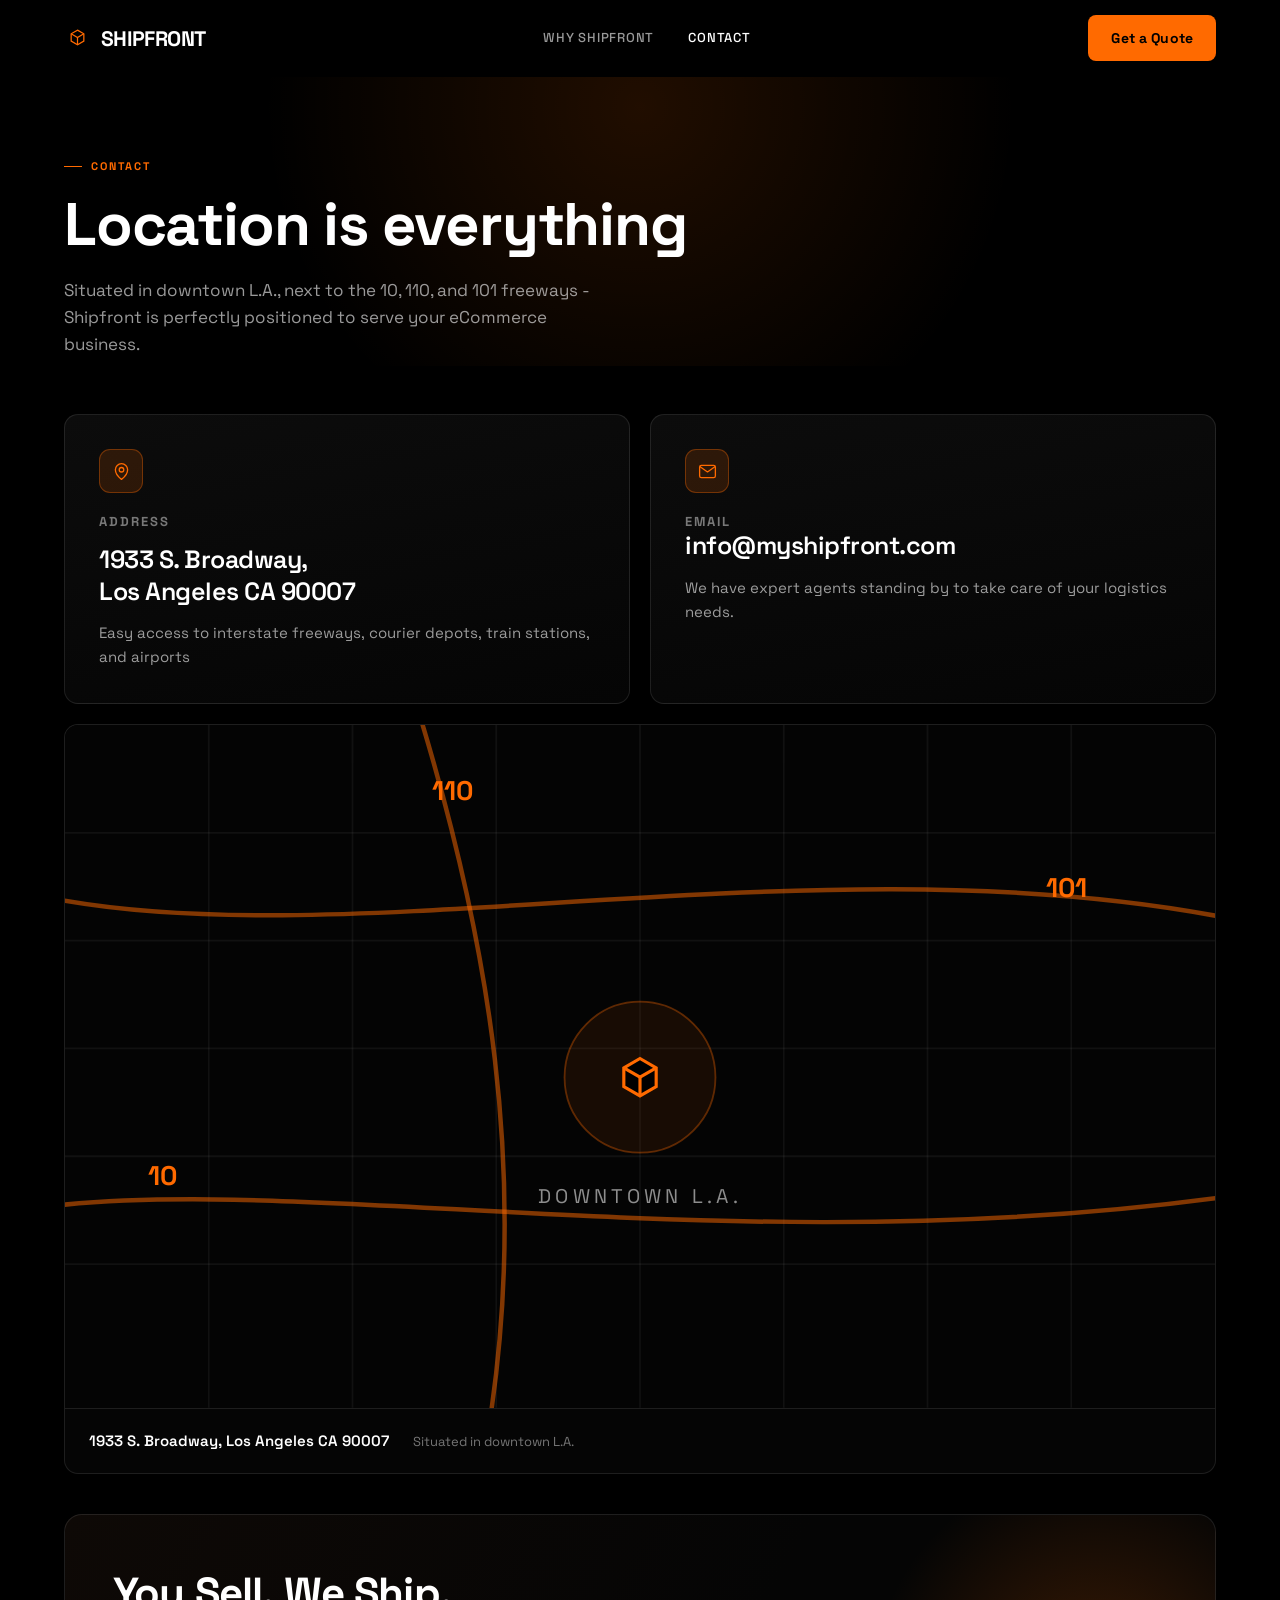
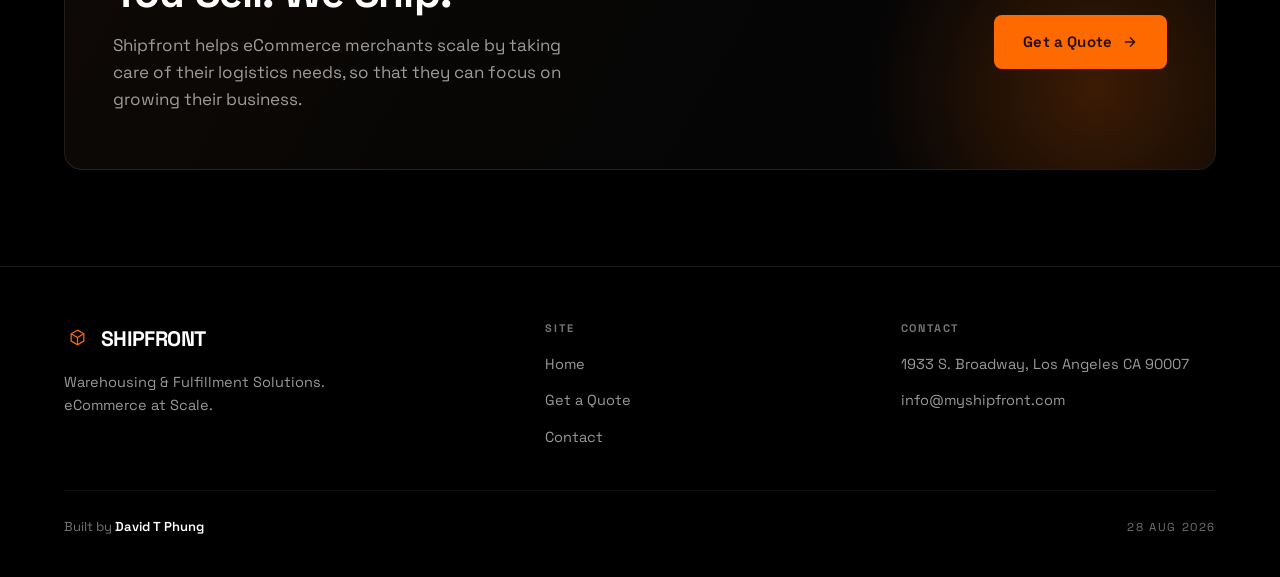
==== commit 3529a4df: "Set the lockup wordmark to all caps SHIPFRONT Literal text so the served HTML reads SHIPFRONT rather" ====
--- a/contact.html
+++ b/contact.html
@@ -41,7 +41,7 @@
             <path class="edge" d="M6.371 9.25 L12 12.5 L17.629 9.25" />
             <path class="edge" d="M12 12.5 L12 19" />
           </svg>
-          <span class="wordmark">shipfront</span>
+          <span class="wordmark">SHIPFRONT</span>
         </a>
 
         <nav class="nav-links" aria-label="Primary">
@@ -226,7 +226,7 @@
                 <path class="edge" d="M6.371 9.25 L12 12.5 L17.629 9.25" />
                 <path class="edge" d="M12 12.5 L12 19" />
               </svg>
-              <span class="wordmark">shipfront</span>
+              <span class="wordmark">SHIPFRONT</span>
             </a>
             <p>Warehousing &amp; Fulfillment Solutions. eCommerce at Scale.</p>
           </div>
--- a/assets/css/site.css
+++ b/assets/css/site.css
@@ -113,13 +113,23 @@
   flex: none;
 }
 
-.mark .cube path {
+/* Regular hex silhouette, vertical corner up, three visible face edges
+   meeting at the single center vertex. Uniform stroke on hex and Y. */
+.cube .hex {
   fill: #000000;
+}
+
+.cube .edge {
+  fill: none;
+}
+
+.cube .hex,
+.cube .edge {
   stroke: var(--accent);
-  stroke-width: 2;
-  stroke-linecap: round;
-  stroke-linejoin: round;
-  vector-effect: non-scaling-stroke;
+  stroke-width: 1.1;
+  stroke-linecap: butt;
+  stroke-linejoin: miter;
+  stroke-miterlimit: 10;
 }
 
 .wordmark {
@@ -438,14 +448,6 @@
   animation: float 7s ease-in-out infinite;
 }
 
-.stage-cube path {
-  fill: #000000;
-  stroke: var(--accent);
-  stroke-width: 1.35;
-  stroke-linecap: round;
-  stroke-linejoin: round;
-}
-
 @keyframes float {
   0%,
   100% {
